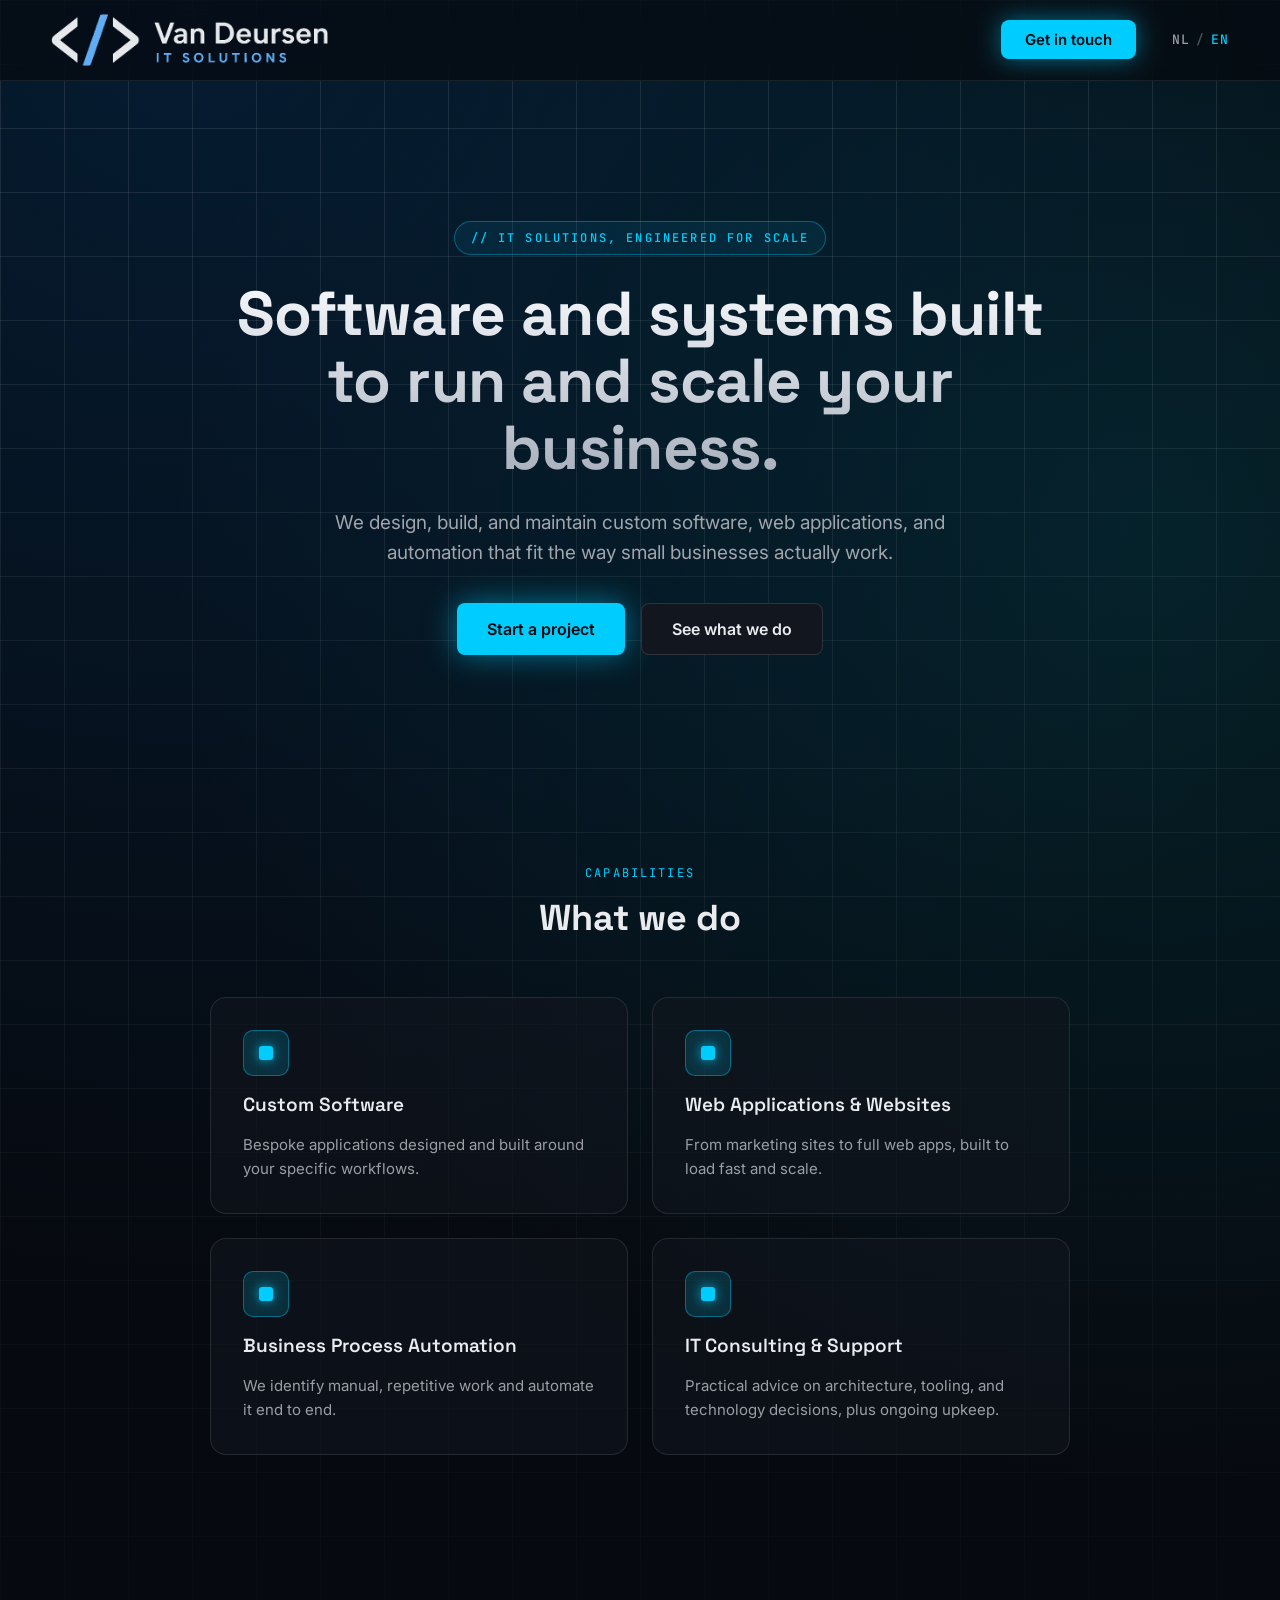
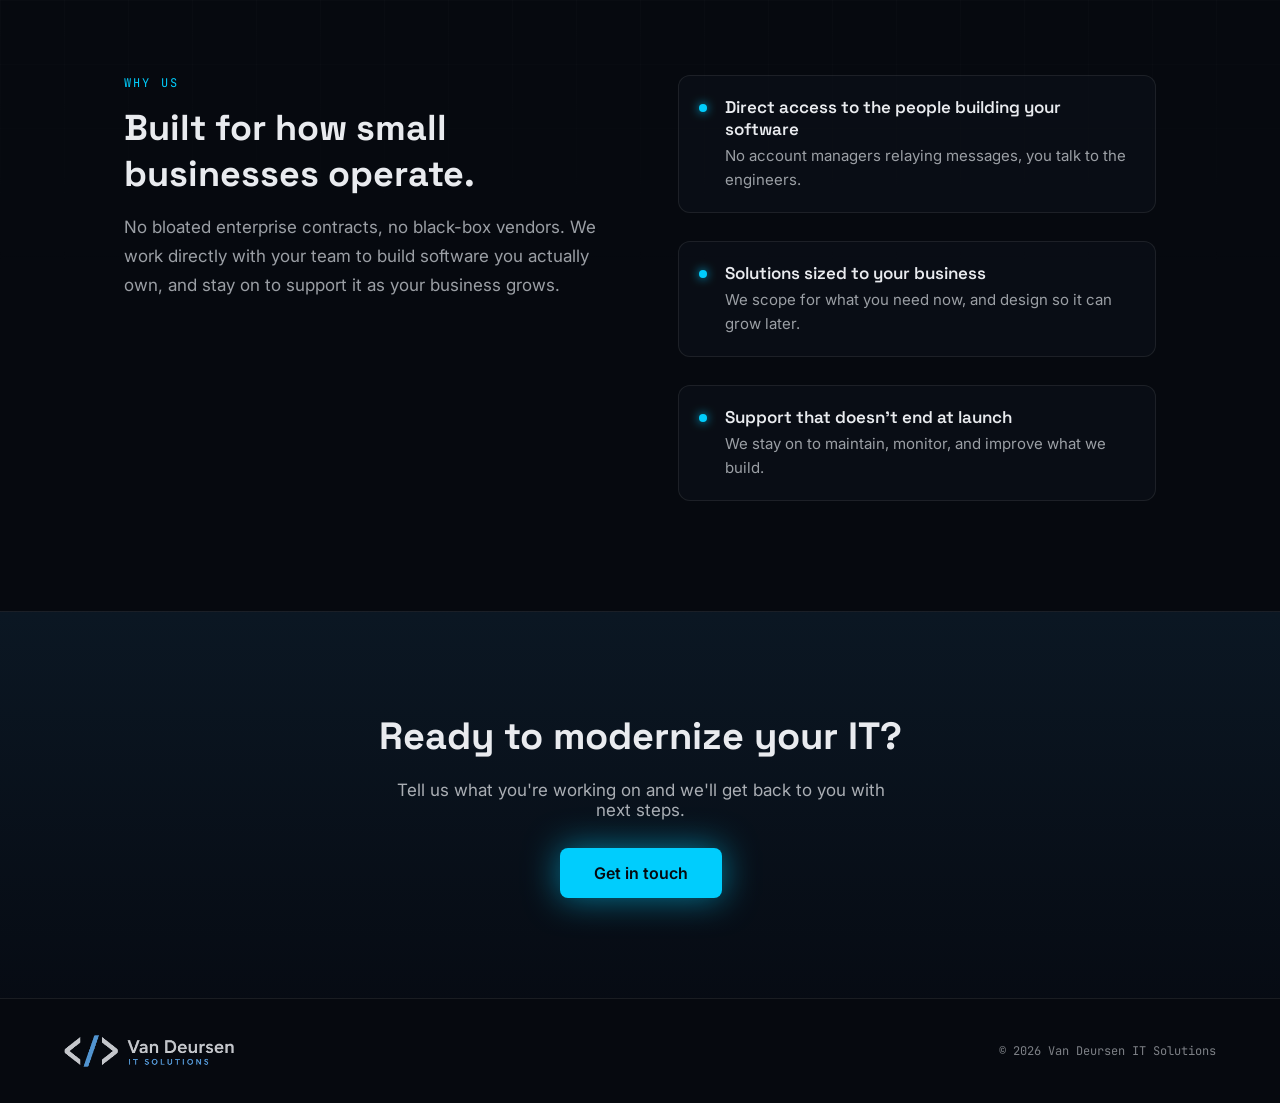
==== en/index.html @ b15f956d "upd: multilang" ====
<!DOCTYPE html>
<html lang="en">
<head>
<meta charset="utf-8">
<meta name="viewport" content="width=device-width, initial-scale=1">
<title>Van Deursen IT Solutions</title>
<meta name="description" content="We design, build, and maintain custom software, web applications, and automation that fit the way small businesses actually work.">
<link rel="alternate" hreflang="nl" href="https://vandeursenitsolutions.nl/">
<link rel="alternate" hreflang="en" href="https://vandeursenitsolutions.nl/en/">
<link rel="alternate" hreflang="x-default" href="https://vandeursenitsolutions.nl/">
<link rel="icon" href="/favicon.ico">
<link rel="preconnect" href="https://fonts.googleapis.com">
<link rel="preconnect" href="https://fonts.gstatic.com" crossorigin>
<link href="https://fonts.googleapis.com/css2?family=Space+Grotesk:wght@500;600;700&family=Inter:wght@400;500;600&family=JetBrains+Mono:wght@400;500&family=Montserrat:wght@600;700&display=swap" rel="stylesheet">
<link rel="stylesheet" href="/style.css?v=3">
<script>document.documentElement.classList.add('js');</script>
<script src="/script.js?v=2" defer></script>
</head>
<body>

<div class="page">

  <div class="grid-bg"></div>

  <header class="site-header">
    <a href="/en/"><img src="/assets/logo-onDark.png" alt="Van Deursen IT Solutions" width="634" height="119" class="header-logo" /></a>
    <nav class="site-nav">
      <!--<a href="#services" class="nav-link">Services</a>
      <a href="#why-us" class="nav-link">Why Us</a>-->
      <a href="mailto:info@vandeursenitsolutions.nl" class="btn btn-primary header-cta">Get in touch</a>
      <div class="lang-switch">
        <a href="/" lang="nl" hreflang="nl">NL</a>
        <span aria-hidden="true">/</span>
        <a href="/en/" lang="en" hreflang="en" aria-current="page">EN</a>
      </div>
    </nav>
  </header>

  <section class="hero">
    <div class="reveal">
      <div class="hero-inner">
        <span class="hero-badge">// IT solutions, engineered for scale</span>
        <h1 class="hero-title">Software and systems built to run and scale your business.</h1>
        <p class="hero-lead">We design, build, and maintain custom software, web applications, and automation that fit the way small businesses actually work.</p>
        <div class="hero-actions">
          <a href="mailto:info@vandeursenitsolutions.nl" class="btn btn-primary hero-cta">Start a project</a>
          <a href="#services" class="btn btn-secondary">See what we do</a>
        </div>
      </div>
    </div>
  </section>

  <section id="services" class="services">
    <div class="container">
      <div class="reveal">
        <span class="eyebrow eyebrow-center">Capabilities</span>
        <h2 class="section-title services-title">What we do</h2>
      </div>
      <div class="services-grid">
        <div class="reveal">
          <div class="service-card">
            <div class="service-icon"><div class="service-icon-dot"></div></div>
            <h3 class="service-title">Custom Software</h3>
            <p class="card-text">Bespoke applications designed and built around your specific workflows.</p>
          </div>
        </div>
        <div class="reveal">
          <div class="service-card">
            <div class="service-icon"><div class="service-icon-dot"></div></div>
            <h3 class="service-title">Web Applications &amp; Websites</h3>
            <p class="card-text">From marketing sites to full web apps, built to load fast and scale.</p>
          </div>
        </div>
        <div class="reveal">
          <div class="service-card">
            <div class="service-icon"><div class="service-icon-dot"></div></div>
            <h3 class="service-title">Business Process Automation</h3>
            <p class="card-text">We identify manual, repetitive work and automate it end to end.</p>
          </div>
        </div>
        <div class="reveal">
          <div class="service-card">
            <div class="service-icon"><div class="service-icon-dot"></div></div>
            <h3 class="service-title">IT Consulting &amp; Support</h3>
            <p class="card-text">Practical advice on architecture, tooling, and technology decisions, plus ongoing upkeep.</p>
          </div>
        </div>
      </div>
    </div>
  </section>

  <section id="why-us" class="why-us">
    <div class="why-grid">
      <div class="reveal">
        <span class="eyebrow">Why us</span>
        <h2 class="section-title why-title">Built for how small businesses operate.</h2>
        <p class="why-text">No bloated enterprise contracts, no black-box vendors. We work directly with your team to build software you actually own, and stay on to support it as your business grows.</p>
      </div>
      <div class="strengths">
        <div class="reveal">
          <div class="strength">
            <div class="strength-dot"></div>
            <div>
              <h4 class="strength-title">Direct access to the people building your software</h4>
              <p class="card-text">No account managers relaying messages, you talk to the engineers.</p>
            </div>
          </div>
        </div>
        <div class="reveal">
          <div class="strength">
            <div class="strength-dot"></div>
            <div>
              <h4 class="strength-title">Solutions sized to your business</h4>
              <p class="card-text">We scope for what you need now, and design so it can grow later.</p>
            </div>
          </div>
        </div>
        <div class="reveal">
          <div class="strength">
            <div class="strength-dot"></div>
            <div>
              <h4 class="strength-title">Support that doesn't end at launch</h4>
              <p class="card-text">We stay on to maintain, monitor, and improve what we build.</p>
            </div>
          </div>
        </div>
      </div>
    </div>
  </section>

  <section id="contact" class="contact">
    <div class="reveal">
      <div class="contact-inner">
        <h2 class="contact-title">Ready to modernize your IT?</h2>
        <p class="contact-text">Tell us what you're working on and we'll get back to you with next steps.</p>
        <a href="mailto:info@vandeursenitsolutions.nl" class="btn btn-primary contact-cta">Get in touch</a>
      </div>
    </div>
  </section>

  <footer class="site-footer">
    <img src="/assets/logo-onDark.png" alt="Van Deursen IT Solutions" width="634" height="119" class="footer-logo" />
    <span class="footer-copy">© 2026 Van Deursen IT Solutions</span>
  </footer>

</div>

</body>
</html>
---- style.css ----
/* ---------- Base ---------- */
body { margin: 0; background: oklch(14% 0.015 260); font-family: 'Inter', sans-serif; scroll-behavior: smooth; }
a { color: oklch(75% 0.16 220); text-decoration: none; }
a:hover { color: oklch(85% 0.16 220); }

@keyframes pulse { 0%,100% { opacity:0.4; } 50% { opacity:0.9; } }
@keyframes drift { 0% { background-position: 0 0; } 100% { background-position: 200px 200px; } }

/* ---------- Page ---------- */
.page {
  display: flex;
  flex-direction: column;
  min-height: 100vh;
  color: oklch(94% 0.005 260);
  position: relative;
  overflow-x: hidden;
  background:
    radial-gradient(circle at 15% 0%, oklch(30% 0.08 250 / 0.5), transparent 45%),
    radial-gradient(circle at 90% 20%, oklch(45% 0.14 200 / 0.25), transparent 40%),
    oklch(14% 0.015 260);
}

.grid-bg {
  position: absolute;
  inset: 0;
  background-image: linear-gradient(oklch(100% 0 0 / 0.1) 1px, transparent 1px), linear-gradient(90deg, oklch(100% 0 0 / 0.1) 1px, transparent 1px);
  background-size: 64px 64px;
  pointer-events: none;
  mask-image: linear-gradient(to bottom, black, transparent 70%);
  animation: drift 24s linear infinite;
}

.container { max-width: 1160px; margin: 0 auto; }

/* ---------- Scroll reveal (toggled by the page script) ---------- */
/* Scoped to .js so content stays visible when JavaScript is off */
.js .reveal {
  opacity: 0;
  transform: translateY(22px);
  transition: opacity 0.7s cubic-bezier(0.16,1,0.3,1), transform 0.7s cubic-bezier(0.16,1,0.3,1);
  will-change: opacity, transform;
}
.js .reveal.is-visible { opacity: 1; transform: translateY(0); }

/* Staggered delays for list items */
.services-grid > .reveal { height: 100%; }
.services-grid > .reveal:nth-child(2) { transition-delay: 0.08s; }
.services-grid > .reveal:nth-child(3) { transition-delay: 0.16s; }
.services-grid > .reveal:nth-child(4) { transition-delay: 0.24s; }
.strengths > .reveal:nth-child(2) { transition-delay: 0.1s; }
.strengths > .reveal:nth-child(3) { transition-delay: 0.2s; }

/* ---------- Shared text ---------- */
.eyebrow {
  display: block;
  font-family: 'JetBrains Mono', monospace;
  font-size: 12px;
  letter-spacing: 0.18em;
  text-transform: uppercase;
  color: oklch(78% 0.16 220);
  margin-bottom: 14px;
}
.eyebrow-center { text-align: center; }

.section-title { font-family: 'Space Grotesk', sans-serif; font-size: clamp(26px,4.6vw,36px); font-weight: 700; }

.card-text { font-size: 15px; line-height: 1.6; color: oklch(70% 0.01 260); margin: 0; }

/* ---------- Buttons ---------- */
.btn {
  display: inline-flex;
  align-items: center;
  border-radius: 8px;
  font-weight: 600;
}
.btn-primary,
.btn-primary:hover { background: oklch(78% 0.16 220); color: oklch(14% 0.015 260); }

.btn-secondary {
  padding: 15px 30px;
  background: oklch(20% 0.02 260);
  border: 1px solid oklch(100% 0 0 / 0.12);
  color: oklch(94% 0.005 260);
  font-size: 16px;
}
.btn-secondary:hover { border-color: oklch(78% 0.16 220); color: oklch(78% 0.16 220); }

/* ---------- Header ---------- */
.site-header {
  position: sticky;
  top: 0;
  z-index: 10;
  display: flex;
  align-items: center;
  justify-content: space-between;
  padding: 14px clamp(16px,4vw,64px);
  gap: 16px;
  flex-wrap: nowrap;
  background: oklch(14% 0.015 260 / 0.7);
  backdrop-filter: blur(14px);
  border-bottom: 1px solid oklch(100% 0 0 / 0.08);
}
/* Sized by width so it can shrink (keeping its aspect ratio) to leave room for the CTA */
.header-logo { width: clamp(181px,37vw,277px); height: auto; min-width: 0; flex: 0 1 auto; display: block; }

.site-nav { display: flex; align-items: center; flex-wrap: nowrap; flex-shrink: 0; gap: clamp(14px,3vw,36px); }
.nav-link { font-size: 15px; font-weight: 500; color: oklch(94% 0.005 260); }
.nav-link:hover { color: oklch(78% 0.16 220); }

.header-cta { padding: 10px clamp(14px,4vw,24px); font-size: 15px; white-space: nowrap;box-shadow: 0 0 24px oklch(78% 0.16 220 / 0.5); }
.header-cta:hover { box-shadow: 0 0 36px oklch(78% 0.16 220 / 0.75); }

/* Language switch (NL / EN), top right of the header */
.lang-switch {
  display: flex;
  align-items: center;
  gap: 6px;
  font-family: 'JetBrains Mono', monospace;
  font-size: 13px;
  font-weight: 500;
  letter-spacing: 0.08em;
  color: oklch(45% 0.01 260);
}
.lang-switch a { color: oklch(70% 0.01 260); }
.lang-switch a:hover { color: oklch(85% 0.16 220); }
.lang-switch a[aria-current="page"] { color: oklch(78% 0.16 220); }

/* ---------- Hero ---------- */
.hero {
  display: flex;
  flex-direction: column;
  align-items: center;
  text-align: center;
  gap: 26px;
  padding: clamp(72px,12vw,140px) clamp(20px,5vw,24px) clamp(64px,10vw,120px);
  max-width: 880px;
  margin: 0 auto;
  position: relative;
  z-index: 1;
}
.hero-inner { display: flex; flex-direction: column; align-items: center; gap: 26px; }

.hero-badge {
  font-family: 'JetBrains Mono', monospace;
  font-size: 12px;
  font-weight: 500;
  letter-spacing: 0.18em;
  text-transform: uppercase;
  color: oklch(78% 0.16 220);
  padding: 8px 16px;
  border: 1px solid oklch(78% 0.16 220 / 0.35);
  border-radius: 100px;
  background: oklch(78% 0.16 220 / 0.08);
}

.hero-title {
  font-family: 'Space Grotesk', sans-serif;
  font-size: clamp(32px,6.4vw,62px);
  line-height: 1.08;
  font-weight: 700;
  margin: 0;
  letter-spacing: -0.01em;
  background: linear-gradient(180deg, oklch(98% 0.005 260), oklch(75% 0.02 260));
  -webkit-background-clip: text;
  background-clip: text;
  color: transparent;
}

.hero-lead { font-size: clamp(16px,2.1vw,19px); line-height: 1.6; color: oklch(72% 0.01 260); margin: 0; max-width: 620px; }

.hero-actions { display: flex; flex-wrap: wrap; justify-content: center; gap: 16px; margin-top: 8px; }

.hero-cta { padding: 15px 30px; font-size: 16px; box-shadow: 0 0 30px oklch(78% 0.16 220 / 0.5); }
.hero-cta:hover { box-shadow: 0 0 44px oklch(78% 0.16 220 / 0.8); }

/* ---------- Services ---------- */
.services { padding: clamp(56px,9vw,90px) clamp(20px,5vw,64px) clamp(64px,10vw,110px); position: relative; z-index: 1; }
.services-title { margin: 0 0 clamp(34px,6vw,56px); text-align: center; }

.services-grid {
  display: grid;
  grid-template-columns: repeat(auto-fit,minmax(min(100%,280px),1fr));
  gap: clamp(16px,2.4vw,24px);
  align-items: stretch;
  max-width: 860px;
  margin: 0 auto;
}

.service-card {
  height: 100%;
  box-sizing: border-box;
  background: oklch(20% 0.02 260 / 0.6);
  backdrop-filter: blur(6px);
  border-radius: 16px;
  padding: clamp(22px,4vw,32px);
  display: flex;
  flex-direction: column;
  gap: 16px;
  border: 1px solid oklch(100% 0 0 / 0.1);
  transition: border-color 0.2s;
}
.service-card:hover { border-color: oklch(78% 0.16 220 / 0.6); }

.service-icon {
  width: 44px;
  height: 44px;
  border-radius: 10px;
  background: oklch(78% 0.16 220 / 0.15);
  border: 1px solid oklch(78% 0.16 220 / 0.4);
  display: flex;
  align-items: center;
  justify-content: center;
}
.service-icon-dot { width: 14px; height: 14px; border-radius: 3px; background: oklch(78% 0.16 220); box-shadow: 0 0 12px oklch(78% 0.16 220 / 0.8); }

.service-title { font-family: 'Space Grotesk', sans-serif; font-size: 19px; font-weight: 600; margin: 0; }

/* ---------- Why us ---------- */
.why-us {
  padding: clamp(64px,10vw,110px) clamp(20px,5vw,64px);
  max-width: 1160px;
  margin: 0 auto;
  width: 100%;
  box-sizing: border-box;
  position: relative;
  z-index: 1;
}
.why-grid { display: grid; grid-template-columns: repeat(auto-fit,minmax(min(100%,320px),1fr)); gap: clamp(36px,6vw,80px); align-items: start; }
.why-title { margin: 0 0 16px; }
.why-text { font-size: 17px; line-height: 1.7; color: oklch(70% 0.01 260); margin: 0; }

.strengths { display: flex; flex-direction: column; gap: clamp(18px,3vw,28px); }
.strength {
  display: flex;
  gap: 18px;
  align-items: flex-start;
  padding: 20px;
  border-radius: 12px;
  border: 1px solid oklch(100% 0 0 / 0.08);
  background: oklch(20% 0.02 260 / 0.4);
}
.strength-dot {
  min-width: 8px;
  height: 8px;
  margin-top: 8px;
  border-radius: 50%;
  background: oklch(78% 0.16 220);
  box-shadow: 0 0 10px oklch(78% 0.16 220 / 0.9);
  animation: pulse 2.4s ease-in-out infinite;
}
.strength-title { font-family: 'Space Grotesk', sans-serif; font-size: 17px; font-weight: 600; margin: 0 0 4px; }

/* ---------- Contact ---------- */
.contact {
  background: linear-gradient(180deg, oklch(20% 0.03 250), oklch(15% 0.02 260));
  border-top: 1px solid oklch(100% 0 0 / 0.08);
  padding: clamp(64px,10vw,100px) clamp(20px,5vw,64px);
  display: flex;
  flex-direction: column;
  align-items: center;
  text-align: center;
  gap: 20px;
  position: relative;
  z-index: 1;
}
.contact-inner { display: flex; flex-direction: column; align-items: center; gap: 20px; }
.contact-title { font-family: 'Space Grotesk', sans-serif; font-size: clamp(26px,5vw,38px); font-weight: 700; margin: 0; }
.contact-text { font-size: 17px; color: oklch(75% 0.01 260); margin: 0; max-width: 520px; }

.contact-cta { margin-top: 8px; padding: 15px 34px; font-size: 16px; box-shadow: 0 0 34px oklch(78% 0.16 220 / 0.55); }
.contact-cta:hover { box-shadow: 0 0 48px oklch(78% 0.16 220 / 0.85); }

/* ---------- Footer ---------- */
.site-footer {
  padding: clamp(24px,5vw,36px) clamp(20px,5vw,64px);
  display: flex;
  flex-wrap: wrap;
  gap: 14px;
  align-items: center;
  justify-content: space-between;
  border-top: 1px solid oklch(100% 0 0 / 0.08);
  position: relative;
  z-index: 1;
}
.footer-logo { height: 32px; width: auto; display: block; opacity: 0.85; }
.footer-copy { font-family: 'JetBrains Mono', monospace; font-size: 12px; color: oklch(60% 0.01 260); }

/* Logo (~171px) + gap (14px) + copy (~224px) + side padding stop fitting on one line below ~480px */
@media (max-width: 480px) {
  .site-footer { flex-direction: column; justify-content: center; text-align: center; }
}
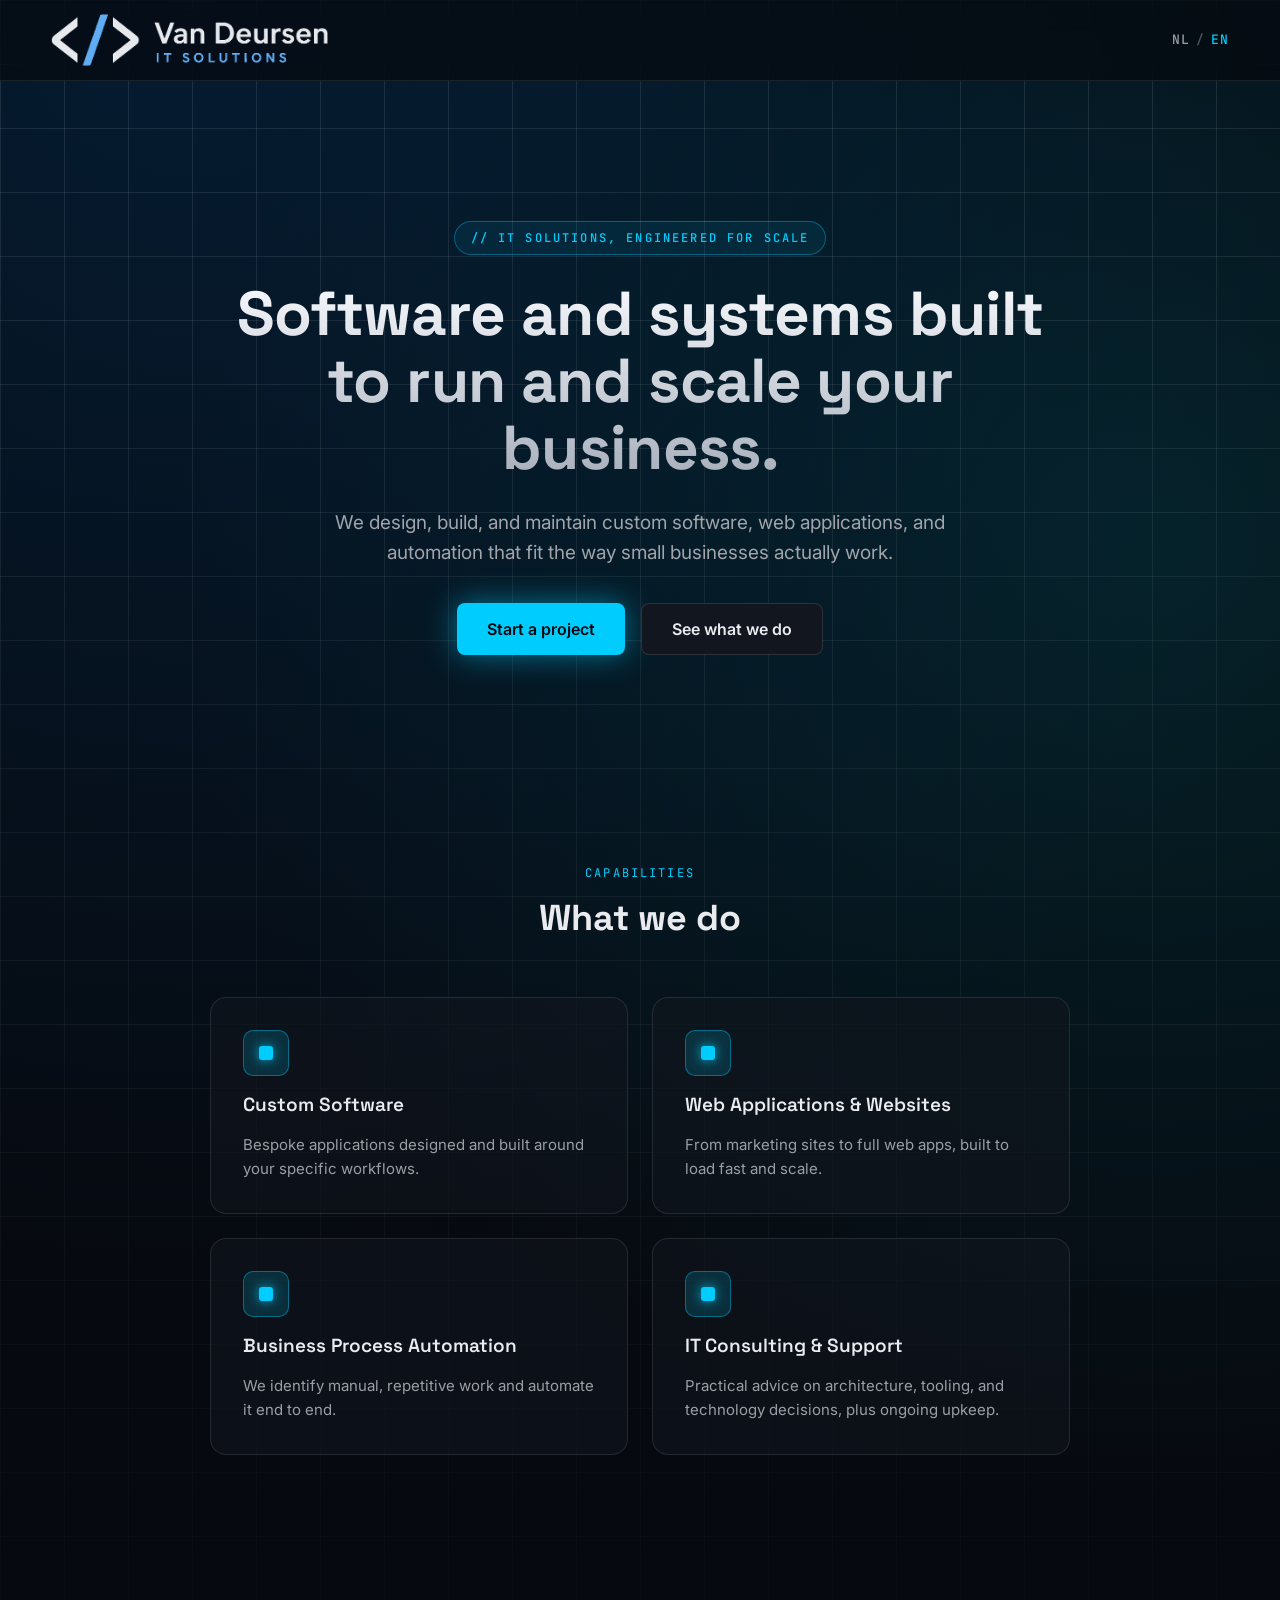
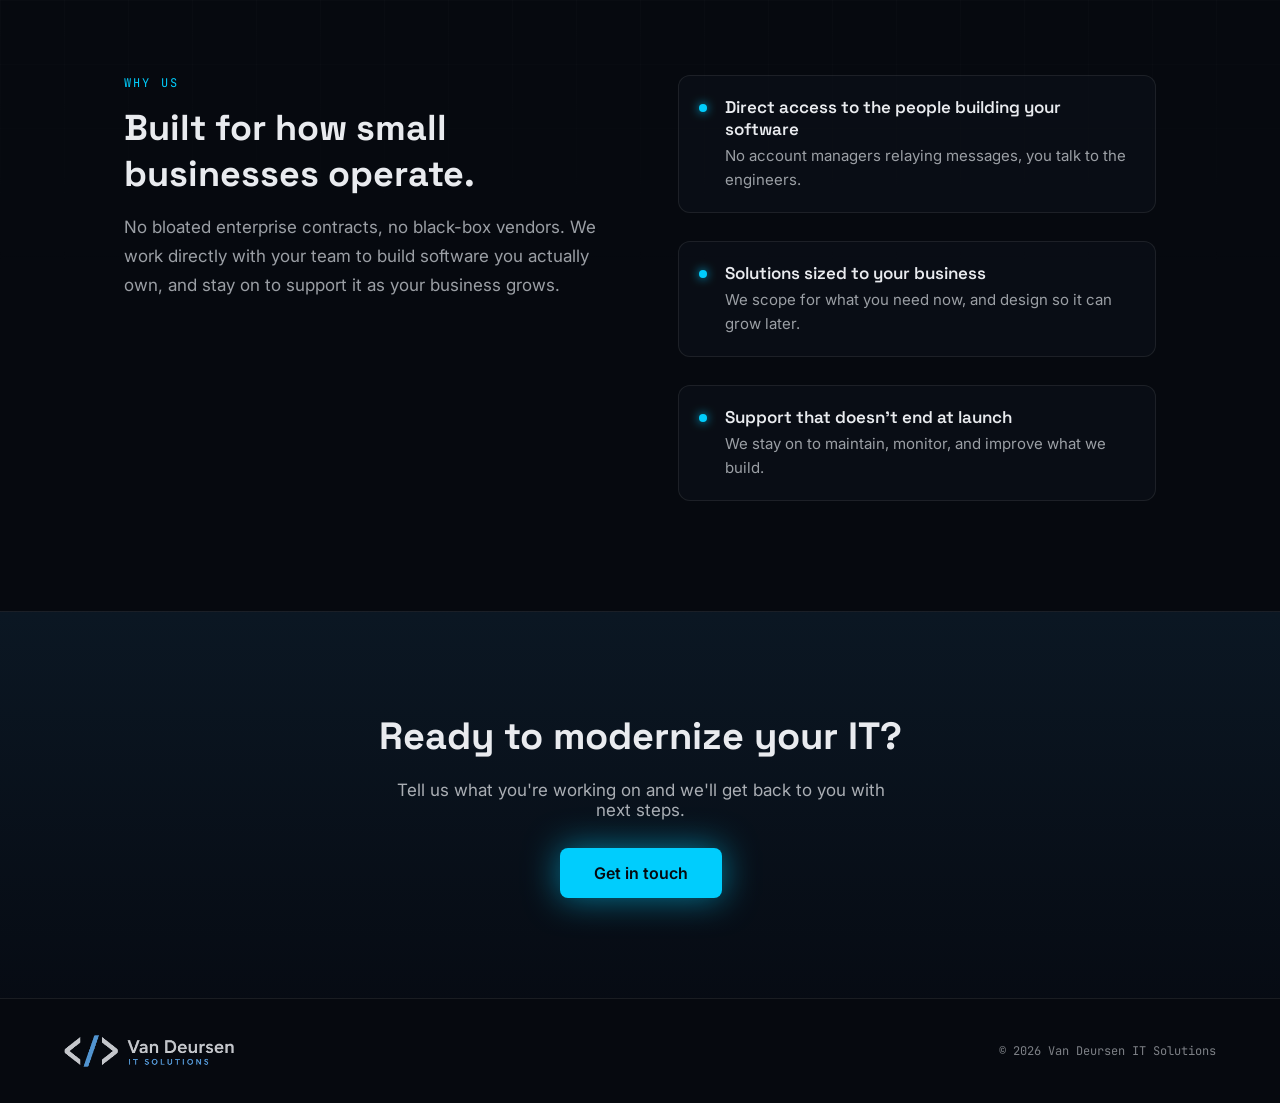
==== commit 2fa652e3: "upd" ====
--- a/en/index.html
+++ b/en/index.html
@@ -26,8 +26,8 @@
     <a href="/en/"><img src="/assets/logo-onDark.png" alt="Van Deursen IT Solutions" width="634" height="119" class="header-logo" /></a>
     <nav class="site-nav">
       <!--<a href="#services" class="nav-link">Services</a>
-      <a href="#why-us" class="nav-link">Why Us</a>-->
-      <a href="mailto:info@vandeursenitsolutions.nl" class="btn btn-primary header-cta">Get in touch</a>
+      <a href="#why-us" class="nav-link">Why Us</a>
+      <a href="mailto:info@vandeursenitsolutions.nl" class="btn btn-primary header-cta">Get in touch</a>-->
       <div class="lang-switch">
         <a href="/" lang="nl" hreflang="nl">NL</a>
         <span aria-hidden="true">/</span>
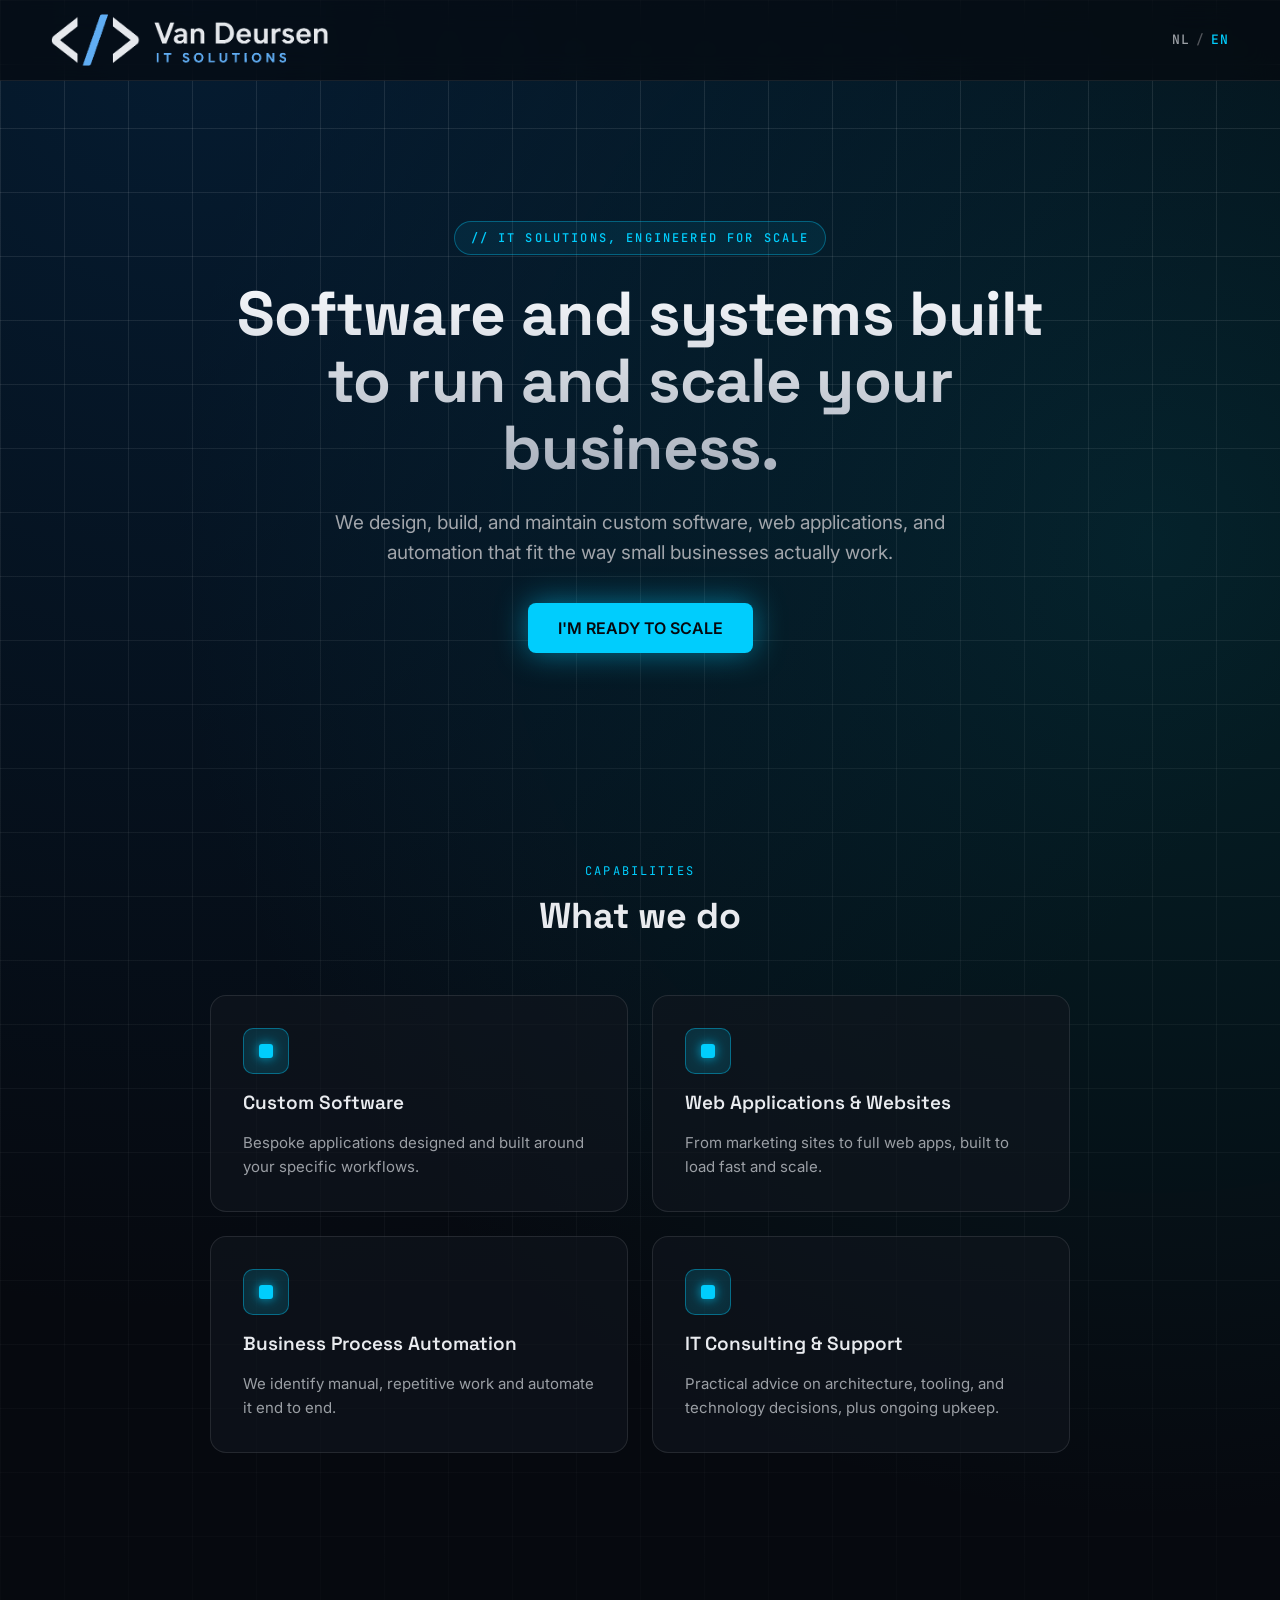
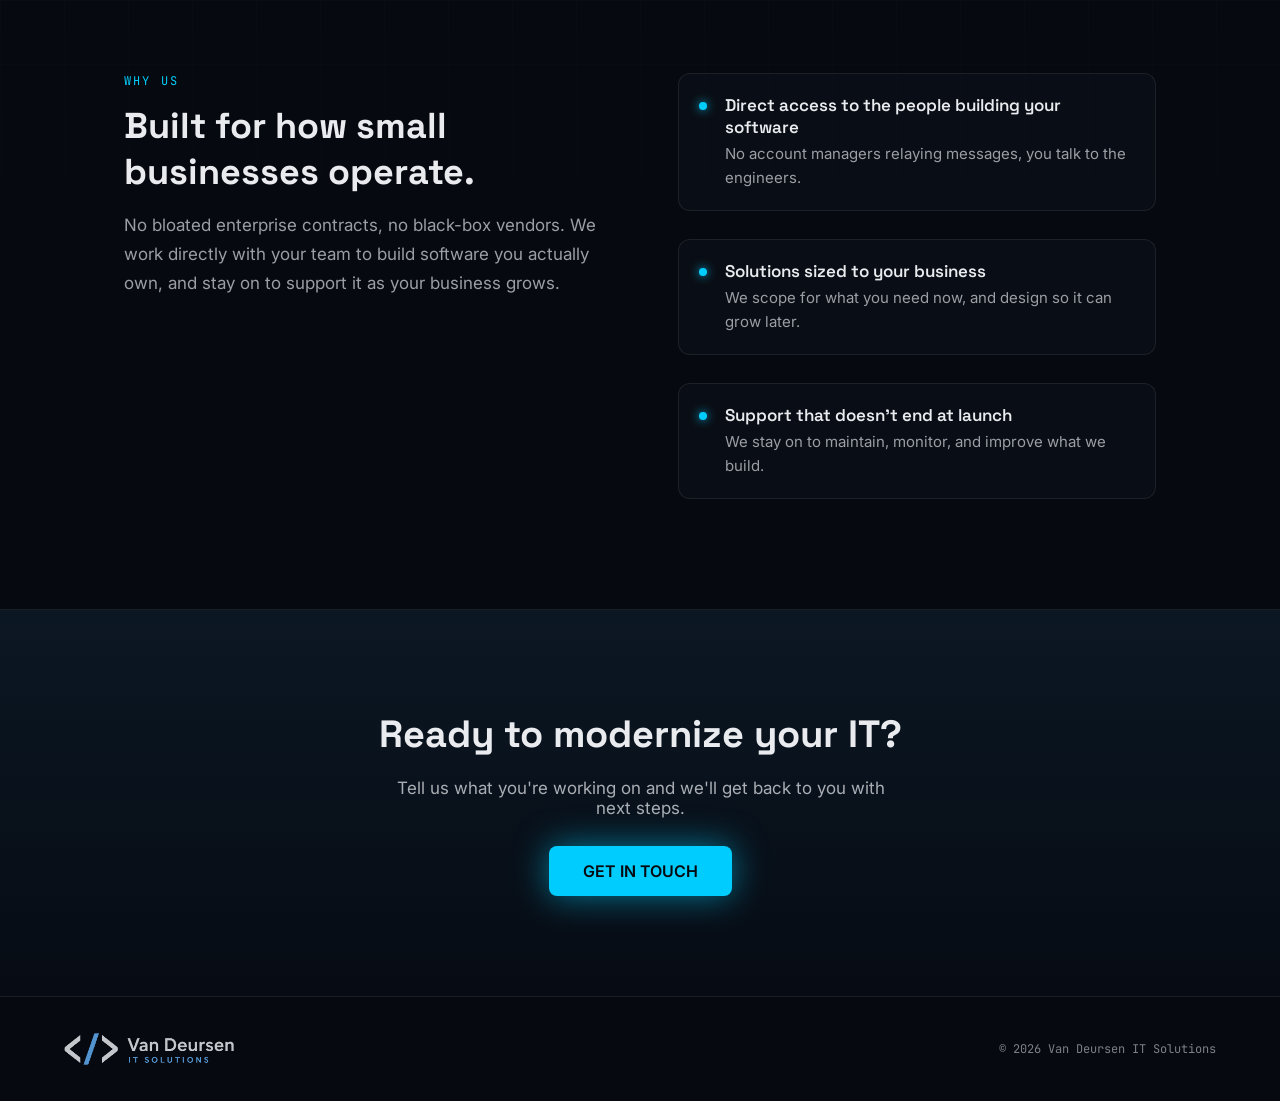
==== commit acfa3bc8: "UPD" ====
--- a/en/index.html
+++ b/en/index.html
@@ -43,8 +43,8 @@
         <h1 class="hero-title">Software and systems built to run and scale your business.</h1>
         <p class="hero-lead">We design, build, and maintain custom software, web applications, and automation that fit the way small businesses actually work.</p>
         <div class="hero-actions">
-          <a href="mailto:info@vandeursenitsolutions.nl" class="btn btn-primary hero-cta">Start a project</a>
-          <a href="#services" class="btn btn-secondary">See what we do</a>
+          <a href="mailto:info@vandeursenitsolutions.nl" class="btn btn-primary hero-cta">I'M READY TO SCALE</a>
+          <!--<a href="#services" class="btn btn-secondary">See what we do</a>-->
         </div>
       </div>
     </div>
@@ -133,7 +133,7 @@
       <div class="contact-inner">
         <h2 class="contact-title">Ready to modernize your IT?</h2>
         <p class="contact-text">Tell us what you're working on and we'll get back to you with next steps.</p>
-        <a href="mailto:info@vandeursenitsolutions.nl" class="btn btn-primary contact-cta">Get in touch</a>
+        <a href="mailto:info@vandeursenitsolutions.nl" class="btn btn-primary contact-cta">GET IN TOUCH</a>
       </div>
     </div>
   </section>
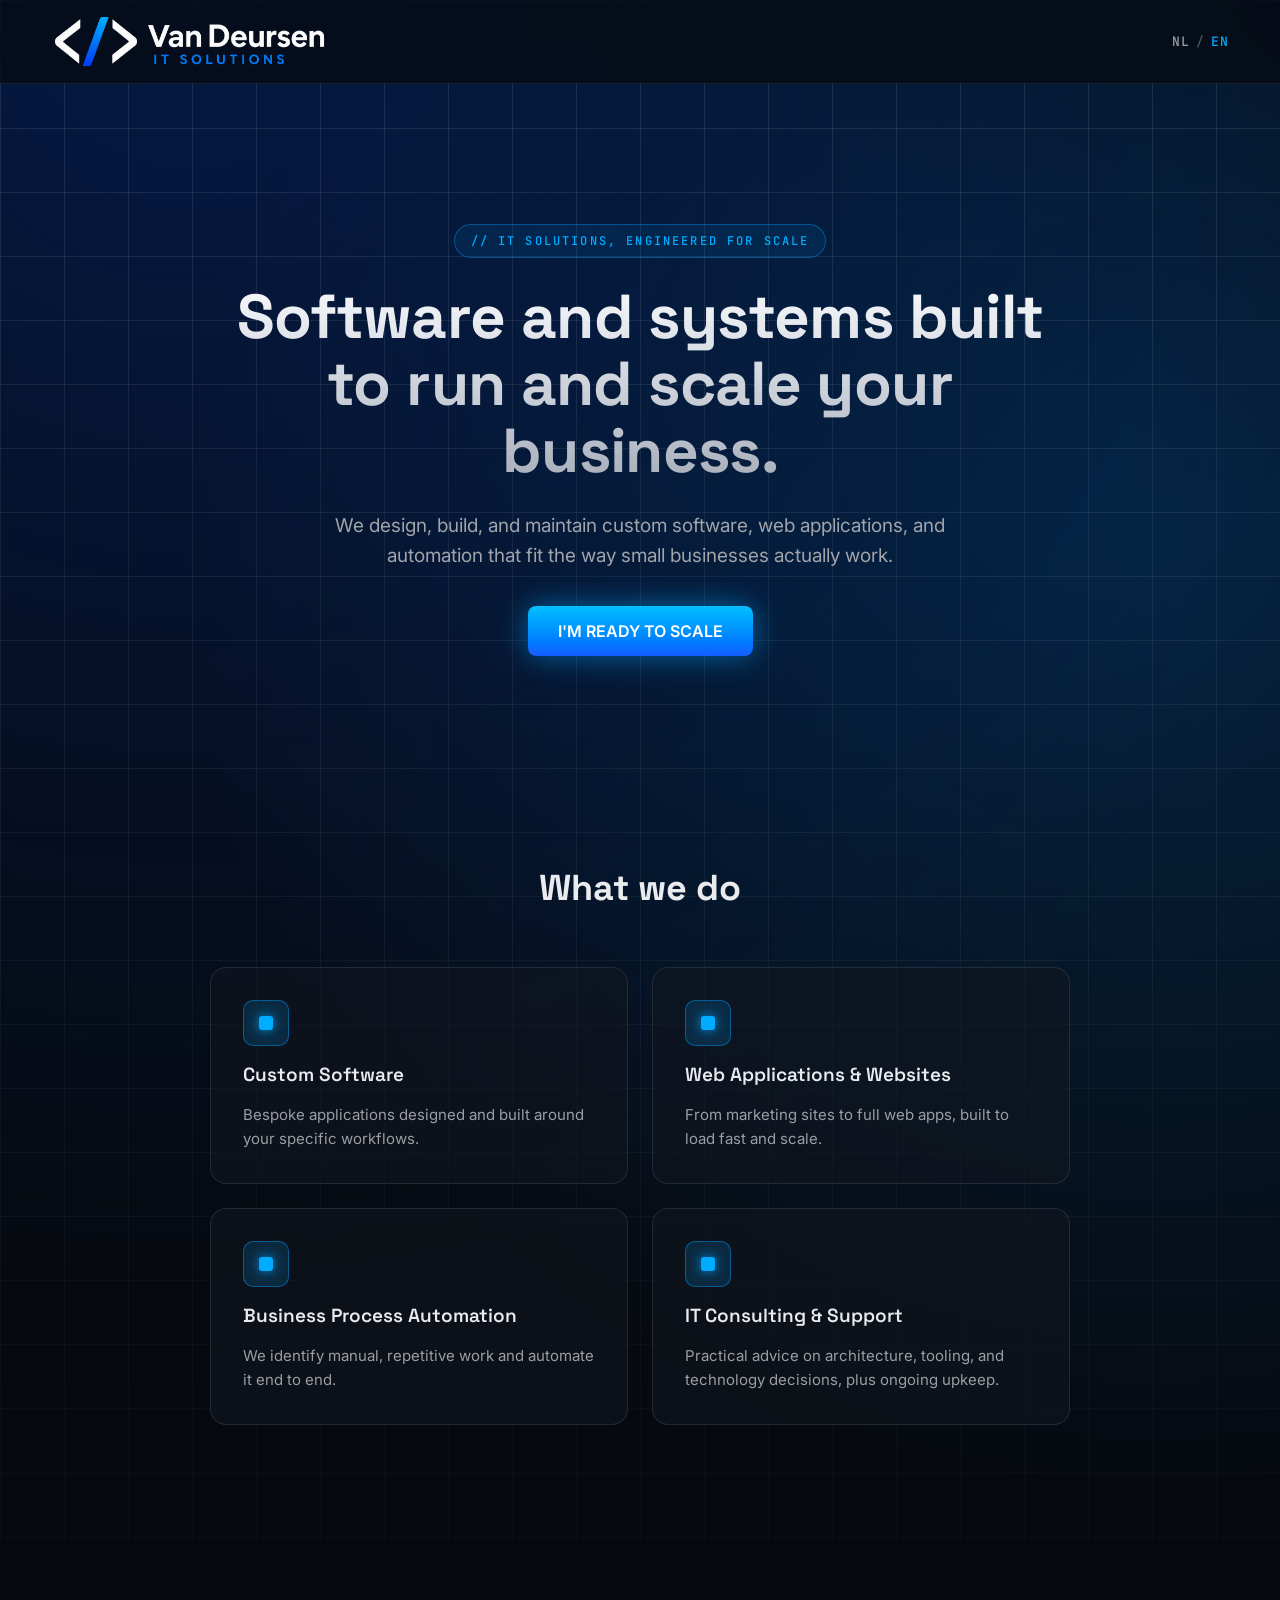
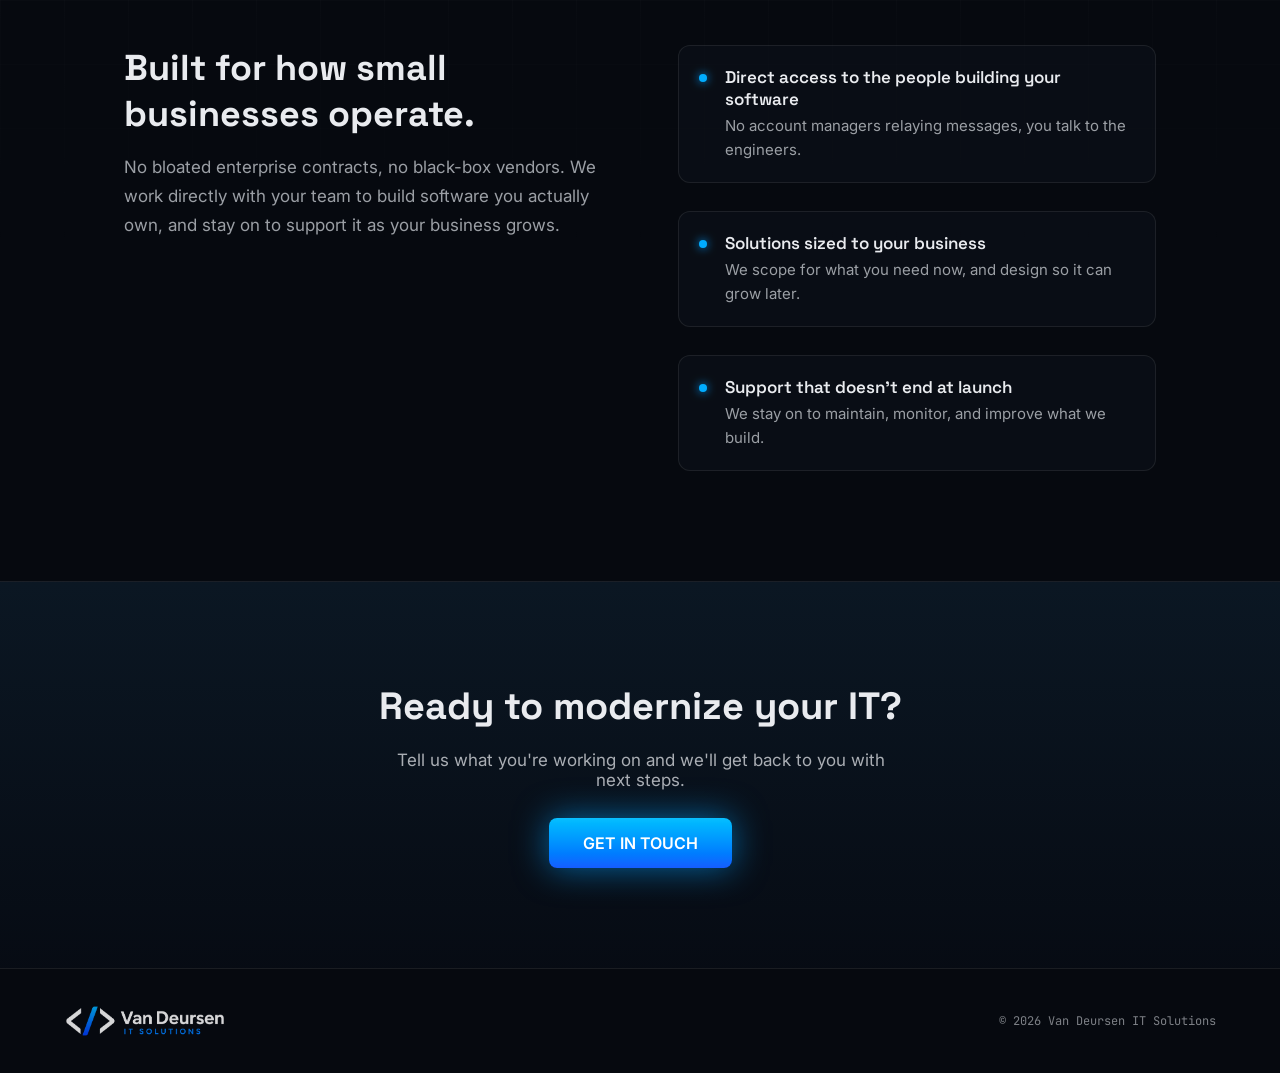
==== commit 5e6fff1c: "upd" ====
--- a/en/index.html
+++ b/en/index.html
@@ -53,7 +53,7 @@
   <section id="services" class="services">
     <div class="container">
       <div class="reveal">
-        <span class="eyebrow eyebrow-center">Capabilities</span>
+        <!--<span class="eyebrow eyebrow-center">Capabilities</span>-->
         <h2 class="section-title services-title">What we do</h2>
       </div>
       <div class="services-grid">
@@ -92,7 +92,7 @@
   <section id="why-us" class="why-us">
     <div class="why-grid">
       <div class="reveal">
-        <span class="eyebrow">Why us</span>
+        <!--<span class="eyebrow">Why us</span>-->
         <h2 class="section-title why-title">Built for how small businesses operate.</h2>
         <p class="why-text">No bloated enterprise contracts, no black-box vendors. We work directly with your team to build software you actually own, and stay on to support it as your business grows.</p>
       </div>
--- a/style.css
+++ b/style.css
@@ -1,7 +1,7 @@
 /* ---------- Base ---------- */
 body { margin: 0; background: oklch(14% 0.015 260); font-family: 'Inter', sans-serif; scroll-behavior: smooth; }
-a { color: oklch(75% 0.16 220); text-decoration: none; }
-a:hover { color: oklch(85% 0.16 220); }
+a { color: oklch(74% 0.17 240); text-decoration: none; }
+a:hover { color: oklch(84% 0.14 235); }
 
 @keyframes pulse { 0%,100% { opacity:0.4; } 50% { opacity:0.9; } }
 @keyframes drift { 0% { background-position: 0 0; } 100% { background-position: 200px 200px; } }
@@ -15,8 +15,8 @@
   position: relative;
   overflow-x: hidden;
   background:
-    radial-gradient(circle at 15% 0%, oklch(30% 0.08 250 / 0.5), transparent 45%),
-    radial-gradient(circle at 90% 20%, oklch(45% 0.14 200 / 0.25), transparent 40%),
+    radial-gradient(circle at 15% 0%, oklch(32% 0.14 262 / 0.5), transparent 45%),
+    radial-gradient(circle at 90% 20%, oklch(55% 0.19 245 / 0.25), transparent 40%),
     oklch(14% 0.015 260);
 }
 
@@ -57,7 +57,7 @@
   font-size: 12px;
   letter-spacing: 0.18em;
   text-transform: uppercase;
-  color: oklch(78% 0.16 220);
+  color: oklch(72% 0.19 245);
   margin-bottom: 14px;
 }
 .eyebrow-center { text-align: center; }
@@ -74,7 +74,7 @@
   font-weight: 600;
 }
 .btn-primary,
-.btn-primary:hover { background: oklch(78% 0.16 220); color: oklch(14% 0.015 260); }
+.btn-primary:hover { background: linear-gradient(180deg, oklch(76% 0.16 235), oklch(55% 0.25 263)); color: #fff; }
 
 .btn-secondary {
   padding: 15px 30px;
@@ -83,7 +83,7 @@
   color: oklch(94% 0.005 260);
   font-size: 16px;
 }
-.btn-secondary:hover { border-color: oklch(78% 0.16 220); color: oklch(78% 0.16 220); }
+.btn-secondary:hover { border-color: oklch(72% 0.19 245); color: oklch(72% 0.19 245); }
 
 /* ---------- Header ---------- */
 .site-header {
@@ -105,10 +105,10 @@
 
 .site-nav { display: flex; align-items: center; flex-wrap: nowrap; flex-shrink: 0; gap: clamp(14px,3vw,36px); }
 .nav-link { font-size: 15px; font-weight: 500; color: oklch(94% 0.005 260); }
-.nav-link:hover { color: oklch(78% 0.16 220); }
-
-.header-cta { padding: 10px clamp(14px,4vw,24px); font-size: 15px; white-space: nowrap;box-shadow: 0 0 24px oklch(78% 0.16 220 / 0.5); }
-.header-cta:hover { box-shadow: 0 0 36px oklch(78% 0.16 220 / 0.75); }
+.nav-link:hover { color: oklch(72% 0.19 245); }
+
+.header-cta { padding: 10px clamp(14px,4vw,24px); font-size: 15px; white-space: nowrap;box-shadow: 0 0 24px oklch(72% 0.19 245 / 0.5); }
+.header-cta:hover { box-shadow: 0 0 36px oklch(72% 0.19 245 / 0.75); }
 
 /* Language switch (NL / EN), top right of the header */
 .lang-switch {
@@ -122,8 +122,8 @@
   color: oklch(45% 0.01 260);
 }
 .lang-switch a { color: oklch(70% 0.01 260); }
-.lang-switch a:hover { color: oklch(85% 0.16 220); }
-.lang-switch a[aria-current="page"] { color: oklch(78% 0.16 220); }
+.lang-switch a:hover { color: oklch(84% 0.14 235); }
+.lang-switch a[aria-current="page"] { color: oklch(72% 0.19 245); }
 
 /* ---------- Hero ---------- */
 .hero {
@@ -146,11 +146,11 @@
   font-weight: 500;
   letter-spacing: 0.18em;
   text-transform: uppercase;
-  color: oklch(78% 0.16 220);
+  color: oklch(72% 0.19 245);
   padding: 8px 16px;
-  border: 1px solid oklch(78% 0.16 220 / 0.35);
+  border: 1px solid oklch(72% 0.19 245 / 0.35);
   border-radius: 100px;
-  background: oklch(78% 0.16 220 / 0.08);
+  background: oklch(72% 0.19 245 / 0.08);
 }
 
 .hero-title {
@@ -170,8 +170,8 @@
 
 .hero-actions { display: flex; flex-wrap: wrap; justify-content: center; gap: 16px; margin-top: 8px; }
 
-.hero-cta { padding: 15px 30px; font-size: 16px; box-shadow: 0 0 30px oklch(78% 0.16 220 / 0.5); }
-.hero-cta:hover { box-shadow: 0 0 44px oklch(78% 0.16 220 / 0.8); }
+.hero-cta { padding: 15px 30px; font-size: 16px; box-shadow: 0 0 30px oklch(72% 0.19 245 / 0.5); }
+.hero-cta:hover { box-shadow: 0 0 44px oklch(72% 0.19 245 / 0.8); }
 
 /* ---------- Services ---------- */
 .services { padding: clamp(56px,9vw,90px) clamp(20px,5vw,64px) clamp(64px,10vw,110px); position: relative; z-index: 1; }
@@ -199,19 +199,19 @@
   border: 1px solid oklch(100% 0 0 / 0.1);
   transition: border-color 0.2s;
 }
-.service-card:hover { border-color: oklch(78% 0.16 220 / 0.6); }
+.service-card:hover { border-color: oklch(72% 0.19 245 / 0.6); }
 
 .service-icon {
   width: 44px;
   height: 44px;
   border-radius: 10px;
-  background: oklch(78% 0.16 220 / 0.15);
-  border: 1px solid oklch(78% 0.16 220 / 0.4);
+  background: oklch(72% 0.19 245 / 0.15);
+  border: 1px solid oklch(72% 0.19 245 / 0.4);
   display: flex;
   align-items: center;
   justify-content: center;
 }
-.service-icon-dot { width: 14px; height: 14px; border-radius: 3px; background: oklch(78% 0.16 220); box-shadow: 0 0 12px oklch(78% 0.16 220 / 0.8); }
+.service-icon-dot { width: 14px; height: 14px; border-radius: 3px; background: oklch(72% 0.19 245); box-shadow: 0 0 12px oklch(72% 0.19 245 / 0.8); }
 
 .service-title { font-family: 'Space Grotesk', sans-serif; font-size: 19px; font-weight: 600; margin: 0; }
 
@@ -244,8 +244,8 @@
   height: 8px;
   margin-top: 8px;
   border-radius: 50%;
-  background: oklch(78% 0.16 220);
-  box-shadow: 0 0 10px oklch(78% 0.16 220 / 0.9);
+  background: oklch(72% 0.19 245);
+  box-shadow: 0 0 10px oklch(72% 0.19 245 / 0.9);
   animation: pulse 2.4s ease-in-out infinite;
 }
 .strength-title { font-family: 'Space Grotesk', sans-serif; font-size: 17px; font-weight: 600; margin: 0 0 4px; }
@@ -267,8 +267,8 @@
 .contact-title { font-family: 'Space Grotesk', sans-serif; font-size: clamp(26px,5vw,38px); font-weight: 700; margin: 0; }
 .contact-text { font-size: 17px; color: oklch(75% 0.01 260); margin: 0; max-width: 520px; }
 
-.contact-cta { margin-top: 8px; padding: 15px 34px; font-size: 16px; box-shadow: 0 0 34px oklch(78% 0.16 220 / 0.55); }
-.contact-cta:hover { box-shadow: 0 0 48px oklch(78% 0.16 220 / 0.85); }
+.contact-cta { margin-top: 8px; padding: 15px 34px; font-size: 16px; box-shadow: 0 0 34px oklch(72% 0.19 245 / 0.55); }
+.contact-cta:hover { box-shadow: 0 0 48px oklch(72% 0.19 245 / 0.85); }
 
 /* ---------- Footer ---------- */
 .site-footer {
